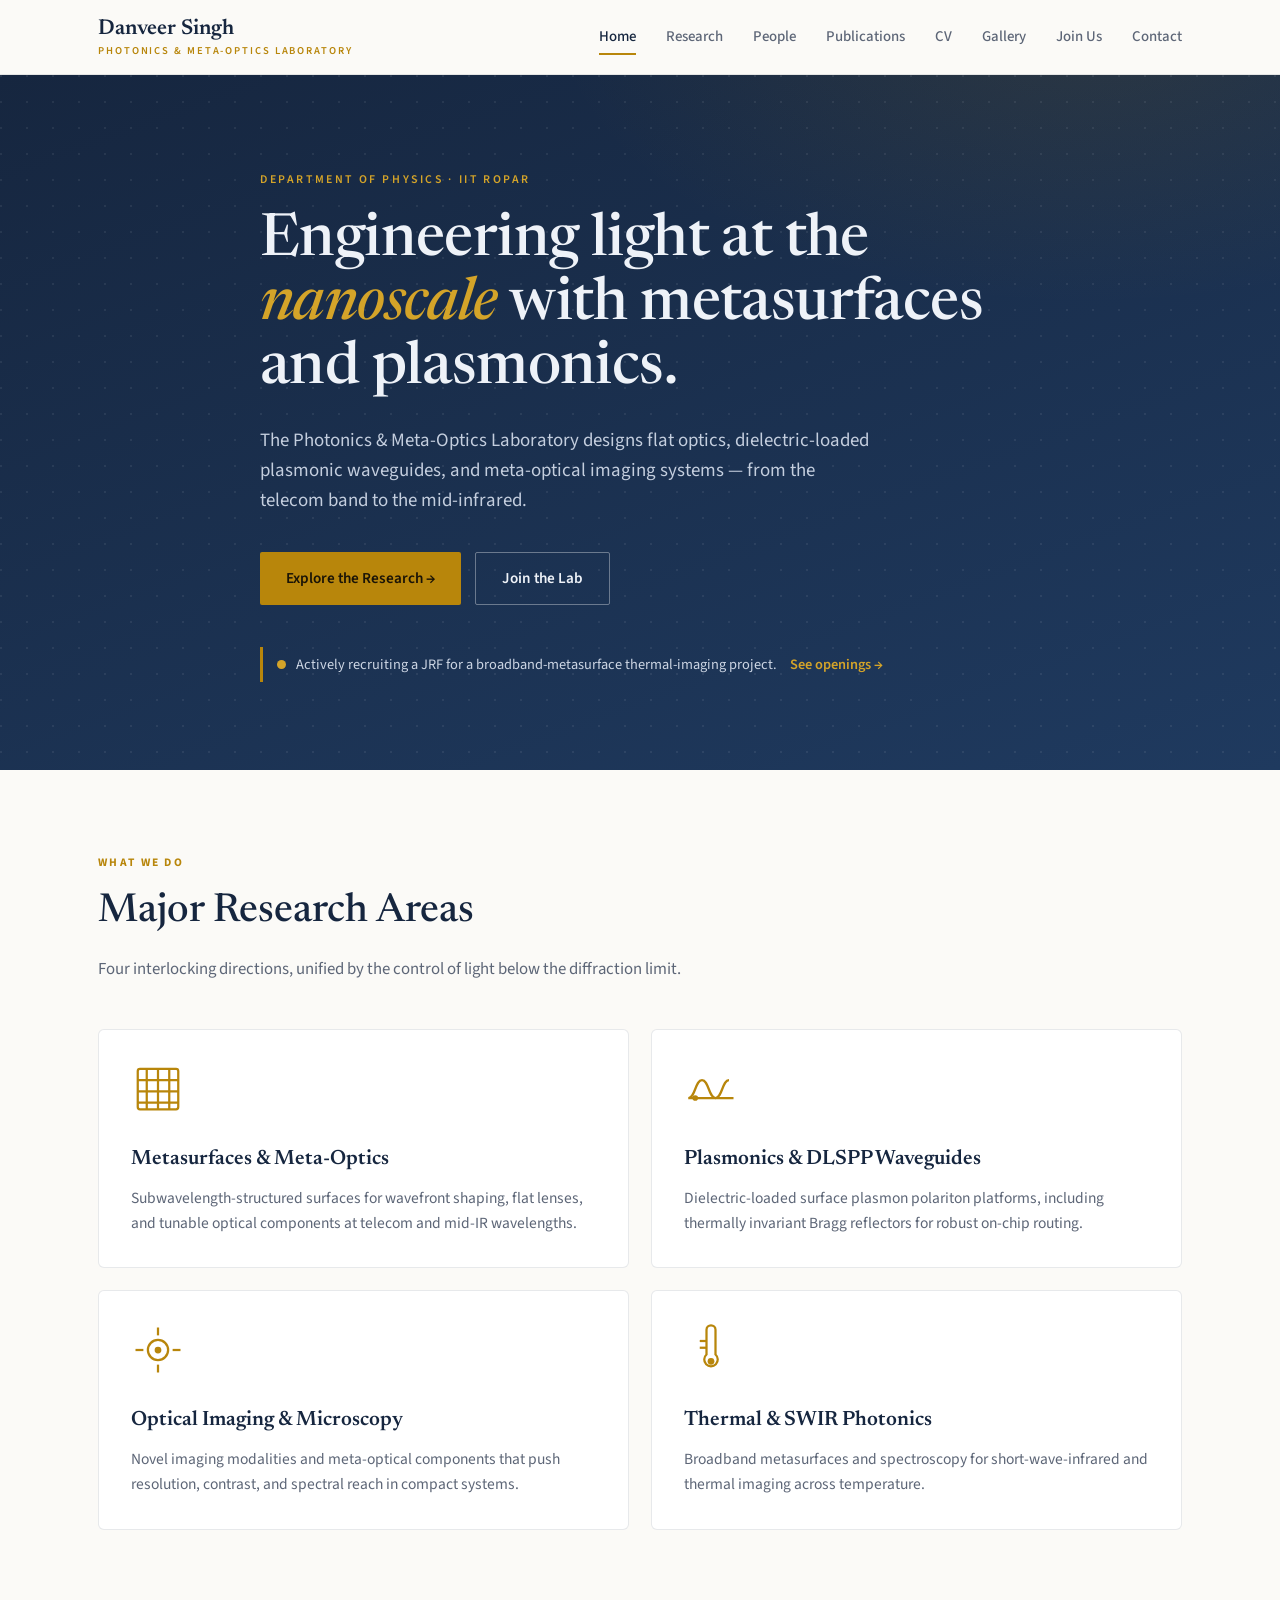
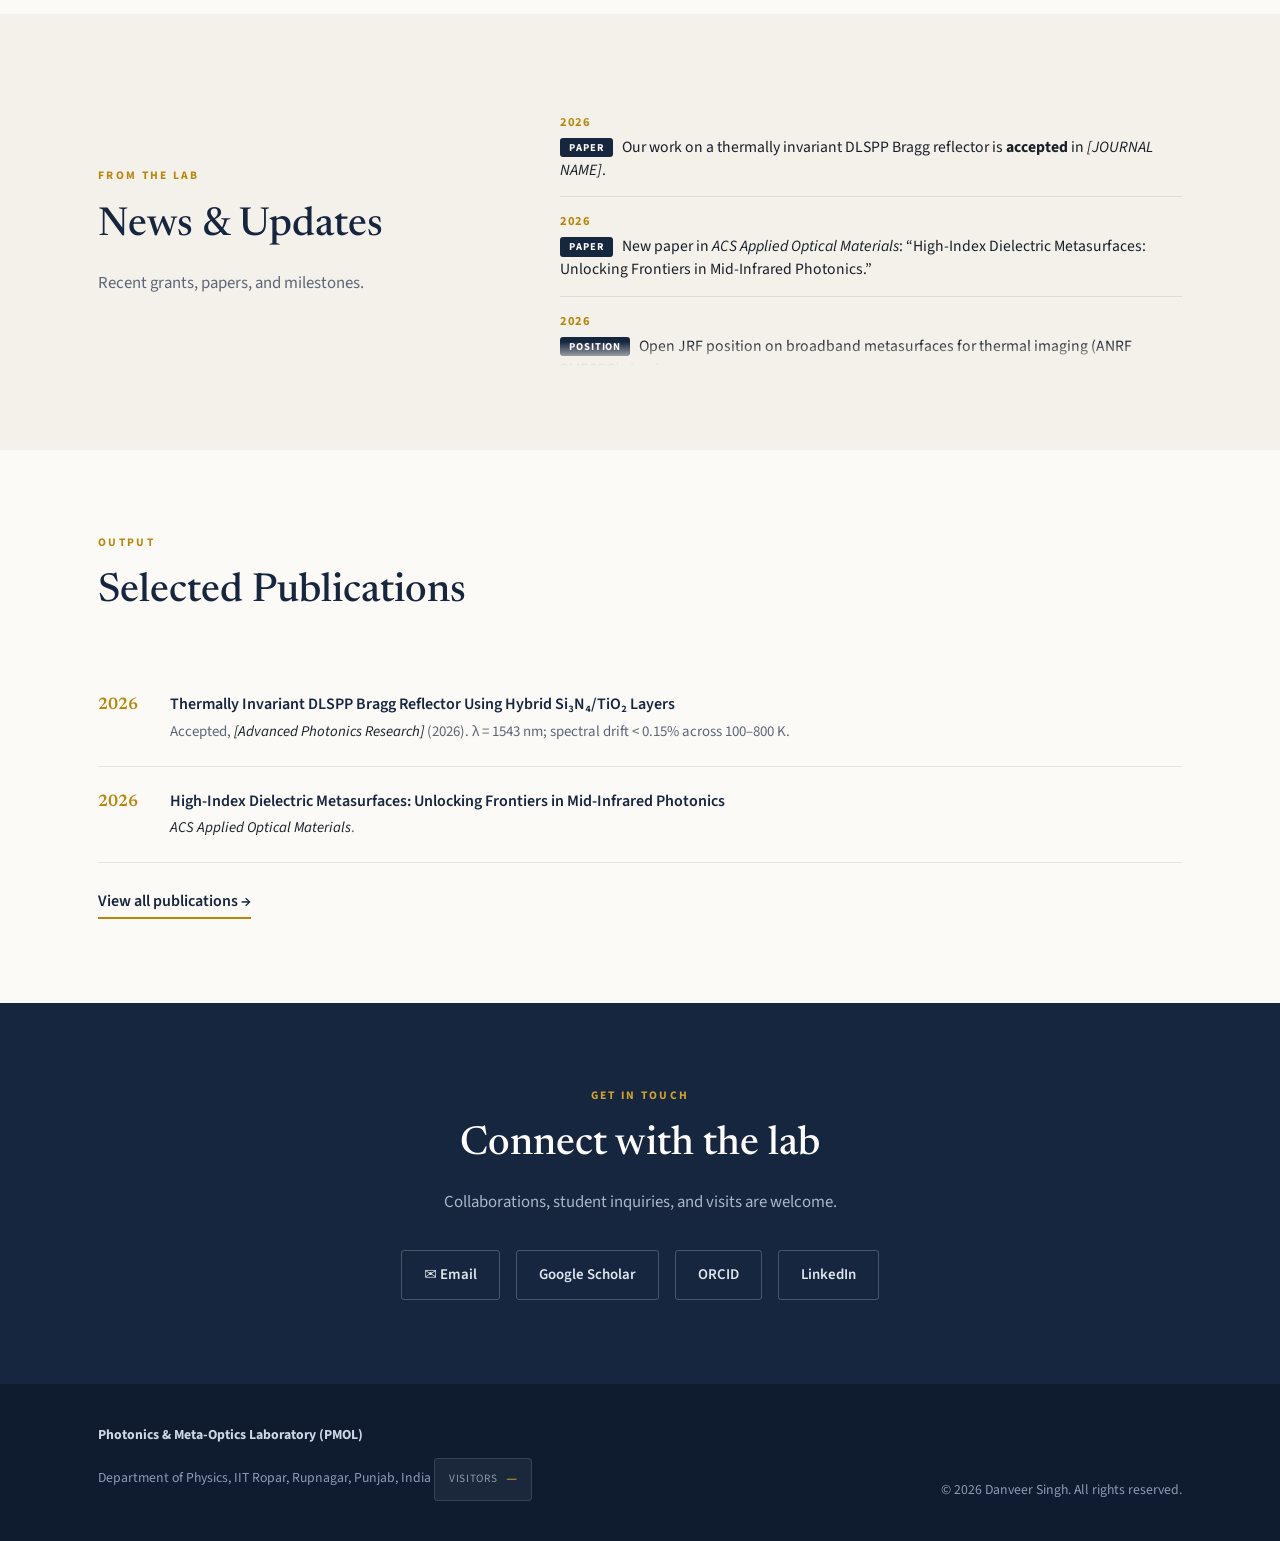
==== index.html @ f44cfb2c "Update index.html" ====
<!DOCTYPE html>
<html lang="en">
<head>
<meta charset="UTF-8">
<meta name="viewport" content="width=device-width, initial-scale=1.0">
<title>Photonics &amp; Meta-Optics Laboratory (PMOL) — Danveer Singh, IIT Ropar</title>
<meta name="description" content="Photonics & Meta-Optics Laboratory (PMOL), Department of Physics, IIT Ropar. Research in metasurfaces, plasmonics, dielectric-loaded plasmonic waveguides, and optical imaging.">
<link rel="preconnect" href="https://fonts.googleapis.com">
<link rel="preconnect" href="https://fonts.gstatic.com" crossorigin>
<link href="https://fonts.googleapis.com/css2?family=Newsreader:ital,opsz,wght@0,6..72,400;0,6..72,500;0,6..72,600;1,6..72,400&family=Source+Sans+3:wght@400;500;600;700&display=swap" rel="stylesheet">
<style>
:root{
  --navy:#16263f;
  --navy-2:#1f3a5f;
  --gold:#b8860b;
  --gold-light:#d4a429;
  --ink:#1a1f29;
  --muted:#5d6677;
  --paper:#fbfaf7;
  --paper-2:#f3f1ea;
  --line:rgba(22,38,63,.10);
  --serif:'Newsreader',Georgia,serif;
  --sans:'Source Sans 3',system-ui,sans-serif;
}
*{box-sizing:border-box;margin:0;padding:0;}
html{scroll-behavior:smooth;}
body{font-family:var(--sans);color:var(--ink);background:var(--paper);line-height:1.6;-webkit-font-smoothing:antialiased;}
a{color:inherit;text-decoration:none;}
.wrap{max-width:1140px;margin:0 auto;padding:0 28px;}
em{font-style:italic;}

/* ===== NAV (inline — always visible, no extra files) ===== */
header.nav{position:sticky;top:0;z-index:50;background:rgba(251,250,247,.92);
  backdrop-filter:blur(10px);border-bottom:1px solid var(--line);}
.nav-inner{display:flex;align-items:center;justify-content:space-between;height:74px;}
.brand{line-height:1.1;}
.brand .name{font-family:var(--serif);font-size:1.35rem;font-weight:600;color:var(--navy);}
.brand .lab{font-size:.66rem;letter-spacing:.18em;text-transform:uppercase;color:var(--gold);font-weight:600;margin-top:3px;}
nav.links{display:flex;gap:30px;}
nav.links a{font-size:.93rem;font-weight:500;color:var(--muted);position:relative;padding:4px 0;transition:color .2s;}
nav.links a:hover,nav.links a.active{color:var(--navy);}
nav.links a::after{content:"";position:absolute;left:0;bottom:-2px;width:0;height:2px;background:var(--gold);transition:width .25s;}
nav.links a:hover::after,nav.links a.active::after{width:100%;}
.menu-btn{display:none;background:none;border:0;font-size:1.5rem;color:var(--navy);cursor:pointer;}

/* ===== HERO ===== */
.hero{position:relative;background:
   radial-gradient(900px 500px at 85% -10%,rgba(184,134,11,.12),transparent 60%),
   linear-gradient(160deg,var(--navy) 0%,var(--navy-2) 100%);
  color:#eef2f8;overflow:hidden;}
.hero::before{content:"";position:absolute;inset:0;opacity:.07;
  background-image:radial-gradient(circle at 1px 1px,#fff 1px,transparent 0);background-size:26px 26px;}
.hero-inner{position:relative;padding:96px 0 88px;max-width:760px;}
.eyebrow{font-size:.74rem;letter-spacing:.22em;text-transform:uppercase;color:var(--gold-light);font-weight:600;margin-bottom:20px;}
.hero h1{font-family:var(--serif);font-weight:500;font-size:clamp(2.4rem,5vw,3.7rem);line-height:1.08;letter-spacing:-.01em;}
.hero h1 .accent{color:var(--gold-light);font-style:italic;}
.hero .lead{font-size:1.18rem;color:#c4cede;margin-top:24px;max-width:620px;}
.cta-row{display:flex;gap:14px;margin-top:36px;flex-wrap:wrap;}
.btn{display:inline-flex;align-items:center;gap:8px;padding:13px 26px;border-radius:2px;font-weight:600;font-size:.95rem;transition:transform .15s,background .2s,color .2s;}
.btn-primary{background:var(--gold);color:#1a1407;}
.btn-primary:hover{background:var(--gold-light);transform:translateY(-2px);}
.btn-ghost{border:1px solid rgba(255,255,255,.35);color:#eef2f8;}
.btn-ghost:hover{border-color:var(--gold-light);color:var(--gold-light);}
.recruit{margin-top:42px;display:inline-flex;align-items:center;gap:10px;font-size:.9rem;color:#cdd6e4;
  border-left:3px solid var(--gold);padding:6px 0 6px 14px;}
.recruit a{color:var(--gold-light);font-weight:600;}
.recruit .dot{width:9px;height:9px;border-radius:50%;background:var(--gold-light);box-shadow:0 0 0 0 rgba(212,164,41,.6);animation:pulse 2s infinite;}
@keyframes pulse{0%{box-shadow:0 0 0 0 rgba(212,164,41,.55);}70%{box-shadow:0 0 0 9px rgba(212,164,41,0);}100%{box-shadow:0 0 0 0 rgba(212,164,41,0);}}

/* ===== SECTION SHARED ===== */
section{padding:84px 0;}
.sec-head{margin-bottom:46px;}
.sec-eyebrow{font-size:.72rem;letter-spacing:.2em;text-transform:uppercase;color:var(--gold);font-weight:700;}
.sec-title{font-family:var(--serif);font-size:clamp(1.8rem,3.5vw,2.5rem);font-weight:500;color:var(--navy);margin-top:8px;}
.sec-sub{color:var(--muted);max-width:640px;margin-top:12px;font-size:1.05rem;}

/* ===== RESEARCH CARDS ===== */
.cards{display:grid;grid-template-columns:repeat(2,1fr);gap:22px;}
.card{background:#fff;border:1px solid var(--line);border-radius:6px;padding:32px;transition:transform .2s,box-shadow .2s;}
.card:hover{transform:translateY(-4px);box-shadow:0 16px 40px rgba(22,38,63,.10);}
.card .ic{width:54px;height:54px;color:var(--gold);margin-bottom:18px;}
.card h3{font-family:var(--serif);font-size:1.3rem;font-weight:600;color:var(--navy);}
.card p{color:var(--muted);margin-top:10px;font-size:.97rem;}

/* ===== NEWS TICKER ===== */
.news-section{background:var(--paper-2);}
.news-grid{display:grid;grid-template-columns:.8fr 1.2fr;gap:48px;align-items:center;}
.pmol-news{height:268px;overflow:hidden;position:relative;
  -webkit-mask-image:linear-gradient(180deg,transparent,#000 9%,#000 91%,transparent);
  mask-image:linear-gradient(180deg,transparent,#000 9%,#000 91%,transparent);}
.pmol-news-track{display:flex;flex-direction:column;animation:pmol-scroll 20s linear infinite;}
.pmol-news:hover .pmol-news-track{animation-play-state:paused;}
.pmol-news-item{padding:15px 0;border-bottom:1px solid var(--line);}
.pmol-news-date{font-size:.78rem;color:var(--gold);font-weight:700;letter-spacing:.04em;}
.pmol-news-text{font-size:.98rem;line-height:1.45;margin-top:3px;color:var(--ink);}
.pmol-news-tag{display:inline-block;background:var(--navy);color:#fff;font-size:.66rem;font-weight:700;
  padding:2px 9px;border-radius:3px;margin-right:9px;text-transform:uppercase;letter-spacing:.08em;vertical-align:1px;}
@keyframes pmol-scroll{0%{transform:translateY(0);}100%{transform:translateY(-50%);}}

/* ===== PUBLICATIONS TEASER ===== */
.pub{display:flex;gap:18px;padding:22px 0;border-bottom:1px solid var(--line);}
.pub .yr{font-family:var(--serif);font-size:1.05rem;color:var(--gold);font-weight:600;min-width:54px;}
.pub .body{flex:1;}
.pub .t{font-weight:600;color:var(--navy);}
.pub .v{color:var(--muted);font-size:.93rem;margin-top:2px;}
.pub .v em{color:var(--ink);}
.more-link{display:inline-block;margin-top:26px;font-weight:600;color:var(--navy);border-bottom:2px solid var(--gold);padding-bottom:2px;}

/* ===== CONNECT ===== */
.connect{background:var(--navy);color:#dfe6f0;text-align:center;}
.connect .sec-title{color:#fff;}
.connect .sec-sub{color:#aab6c8;margin:12px auto 0;}
.social{display:flex;justify-content:center;gap:16px;margin-top:34px;flex-wrap:wrap;}
.social a{display:inline-flex;align-items:center;gap:9px;padding:12px 22px;border:1px solid rgba(255,255,255,.22);
  border-radius:3px;font-weight:600;font-size:.93rem;transition:border-color .2s,color .2s,background .2s;}
.social a:hover{border-color:var(--gold-light);color:var(--gold-light);}

/* ===== FOOTER + VISITOR COUNTER ===== */
footer{background:#0f1c30;color:#8d9bb1;font-size:.86rem;padding:40px 0;}
.foot-inner{display:flex;justify-content:space-between;flex-wrap:wrap;gap:14px;align-items:flex-end;}
footer strong{color:#cdd7e6;}
.visitor{display:inline-flex;align-items:center;gap:9px;margin-top:12px;
  background:rgba(255,255,255,.05);border:1px solid rgba(255,255,255,.12);
  padding:7px 14px;border-radius:4px;font-size:.82rem;}
.visitor .vc-label{letter-spacing:.06em;text-transform:uppercase;font-size:.7rem;color:#8d9bb1;}
.visitor .vc-count{font-family:var(--serif);font-size:1.05rem;font-weight:600;color:var(--gold-light);}

@media(max-width:860px){
  nav.links{display:none;}
  .menu-btn{display:block;}
  .cards{grid-template-columns:1fr;}
  .news-grid{grid-template-columns:1fr;gap:28px;}
  section{padding:60px 0;}
}
</style>
</head>
<body>

<!-- ===== NAV (inline) ===== -->
<header class="nav">
  <div class="wrap nav-inner">
    <a class="brand" href="index.html">
      <div class="name">Danveer Singh</div>
      <div class="lab">Photonics &amp; Meta-Optics Laboratory</div>
    </a>
    <nav class="links">
      <a href="index.html" class="active">Home</a>
      <a href="research.html">Research</a>
      <a href="people.html">People</a>
      <a href="publications.html">Publications</a>
      <a href="cv.html">CV</a>
      <a href="gallery.html">Gallery</a>
      <a href="join.html">Join Us</a>
      <a href="contact.html">Contact</a>
    </nav>
    <button class="menu-btn" aria-label="Menu">&#9776;</button>
  </div>
</header>

<!-- ===== HERO ===== -->
<section class="hero" style="padding:0;">
  <div class="wrap hero-inner">
    <div class="eyebrow">Department of Physics &middot; IIT Ropar</div>
    <h1>Engineering light at the <span class="accent">nanoscale</span> with metasurfaces and plasmonics.</h1>
    <p class="lead">The Photonics &amp; Meta-Optics Laboratory designs flat optics, dielectric-loaded plasmonic waveguides, and meta-optical imaging systems — from the telecom band to the mid-infrared.</p>
    <div class="cta-row">
      <a class="btn btn-primary" href="research.html">Explore the Research &rarr;</a>
      <a class="btn btn-ghost" href="join.html">Join the Lab</a>
    </div>
    <div class="recruit">
      <span class="dot"></span>
      Actively recruiting a JRF for a broadband-metasurface thermal-imaging project.&nbsp;<a href="join.html">See openings &rarr;</a>
    </div>
  </div>
</section>

<!-- ===== RESEARCH AREAS ===== -->
<section>
  <div class="wrap">
    <div class="sec-head">
      <div class="sec-eyebrow">What we do</div>
      <h2 class="sec-title">Major Research Areas</h2>
      <p class="sec-sub">Four interlocking directions, unified by the control of light below the diffraction limit.</p>
    </div>
    <div class="cards">
      <div class="card">
        <svg class="ic" viewBox="0 0 48 48" fill="none" stroke="currentColor" stroke-width="2"><rect x="6" y="6" width="36" height="36" rx="2"/><line x1="14" y1="6" x2="14" y2="42"/><line x1="24" y1="6" x2="24" y2="42"/><line x1="34" y1="6" x2="34" y2="42"/><line x1="6" y1="16" x2="42" y2="16"/><line x1="6" y1="26" x2="42" y2="26"/><line x1="6" y1="36" x2="42" y2="36"/></svg>
        <h3>Metasurfaces &amp; Meta-Optics</h3>
        <p>Subwavelength-structured surfaces for wavefront shaping, flat lenses, and tunable optical components at telecom and mid-IR wavelengths.</p>
      </div>
      <div class="card">
        <svg class="ic" viewBox="0 0 48 48" fill="none" stroke="currentColor" stroke-width="2"><path d="M4 32h40"/><path d="M4 32c6 0 6-16 12-16s6 16 12 16 6-16 12-16"/><circle cx="10" cy="32" r="2.5" fill="currentColor" stroke="none"/></svg>
        <h3>Plasmonics &amp; DLSPP Waveguides</h3>
        <p>Dielectric-loaded surface plasmon polariton platforms, including thermally invariant Bragg reflectors for robust on-chip routing.</p>
      </div>
      <div class="card">
        <svg class="ic" viewBox="0 0 48 48" fill="none" stroke="currentColor" stroke-width="2"><circle cx="24" cy="24" r="9"/><circle cx="24" cy="24" r="3" fill="currentColor" stroke="none"/><line x1="24" y1="4" x2="24" y2="11"/><line x1="24" y1="37" x2="24" y2="44"/><line x1="4" y1="24" x2="11" y2="24"/><line x1="37" y1="24" x2="44" y2="24"/></svg>
        <h3>Optical Imaging &amp; Microscopy</h3>
        <p>Novel imaging modalities and meta-optical components that push resolution, contrast, and spectral reach in compact systems.</p>
      </div>
      <div class="card">
        <svg class="ic" viewBox="0 0 48 48" fill="none" stroke="currentColor" stroke-width="2"><path d="M20 6v22a6 6 0 1 0 8 0V6a4 4 0 0 0-8 0z"/><line x1="20" y1="16" x2="14" y2="16"/><line x1="20" y1="22" x2="14" y2="22"/><circle cx="24" cy="34" r="3" fill="currentColor" stroke="none"/></svg>
        <h3>Thermal &amp; SWIR Photonics</h3>
        <p>Broadband metasurfaces and spectroscopy for short-wave-infrared and thermal imaging across temperature.</p>
      </div>
    </div>
  </div>
</section>

<!-- ===== NEWS & UPDATES ===== -->
<section class="news-section">
  <div class="wrap news-grid">
    <div class="sec-head" style="margin-bottom:0;">
      <div class="sec-eyebrow">From the lab</div>
      <h2 class="sec-title">News &amp; Updates</h2>
      <p class="sec-sub">Recent grants, papers, and milestones.</p>
    </div>

    <div class="pmol-news">
      <div class="pmol-news-track">

        <!-- PRIMARY COPY -->
        <div class="pmol-news-item">
          <div class="pmol-news-date">2026</div>
          <div class="pmol-news-text"><span class="pmol-news-tag">Paper</span>Our work on a thermally invariant DLSPP Bragg reflector is <strong>accepted</strong> in <em>[JOURNAL NAME]</em>.</div>
        </div>
        <div class="pmol-news-item">
          <div class="pmol-news-date">2026</div>
          <div class="pmol-news-text"><span class="pmol-news-tag">Paper</span>New paper in <em>ACS Applied Optical Materials</em>: &ldquo;High-Index Dielectric Metasurfaces: Unlocking Frontiers in Mid-Infrared Photonics.&rdquo;</div>
        </div>
        <div class="pmol-news-item">
          <div class="pmol-news-date">2026</div>
          <div class="pmol-news-text"><span class="pmol-news-tag">Position</span>Open JRF position on broadband metasurfaces for thermal imaging (ANRF PMECRG). <a href="join.html" style="color:var(--gold);font-weight:600;">Apply &rarr;</a></div>
        </div>
        <div class="pmol-news-item">
          <div class="pmol-news-date">2025</div>
          <div class="pmol-news-text"><span class="pmol-news-tag">Grant</span>Awarded the <strong>ANRF-PAIR (Consortium) Grant, 2025</strong> for collaborative research in advanced photonics.</div>
        </div>

        <!-- CLONE — keep identical to the primary copy for the seamless loop -->
        <div class="pmol-news-item" aria-hidden="true">
          <div class="pmol-news-date">2026</div>
          <div class="pmol-news-text"><span class="pmol-news-tag">Paper</span>Our work on a thermally invariant DLSPP Bragg reflector is <strong>accepted</strong> in <em>[JOURNAL NAME]</em>.</div>
        </div>
        <div class="pmol-news-item" aria-hidden="true">
          <div class="pmol-news-date">2026</div>
          <div class="pmol-news-text"><span class="pmol-news-tag">Paper</span>New paper in <em>ACS Applied Optical Materials</em>: &ldquo;High-Index Dielectric Metasurfaces: Unlocking Frontiers in Mid-Infrared Photonics.&rdquo;</div>
        </div>
        <div class="pmol-news-item" aria-hidden="true">
          <div class="pmol-news-date">2026</div>
          <div class="pmol-news-text"><span class="pmol-news-tag">Position</span>Open JRF position on broadband metasurfaces for thermal imaging (ANRF PMECRG). <a href="join.html" style="color:var(--gold);font-weight:600;">Apply &rarr;</a></div>
        </div>
        <div class="pmol-news-item" aria-hidden="true">
          <div class="pmol-news-date">2025</div>
          <div class="pmol-news-text"><span class="pmol-news-tag">Grant</span>Awarded the <strong>ANRF-PAIR (Consortium) Grant, 2025</strong> for collaborative research in advanced photonics.</div>
        </div>

      </div>
    </div>
  </div>
</section>

<!-- ===== SELECTED PUBLICATIONS ===== -->
<section>
  <div class="wrap">
    <div class="sec-head">
      <div class="sec-eyebrow">Output</div>
      <h2 class="sec-title">Selected Publications</h2>
    </div>
    <div class="pub">
      <div class="yr">2026</div>
      <div class="body">
        <div class="t">Thermally Invariant DLSPP Bragg Reflector Using Hybrid Si&#8323;N&#8324;/TiO&#8322; Layers</div>
        <div class="v">Accepted, <em>[Advanced Photonics Research]</em> (2026). &lambda; = 1543&nbsp;nm; spectral drift &lt; 0.15% across 100&ndash;800&nbsp;K.</div>
      </div>
    </div>
    <div class="pub">
      <div class="yr">2026</div>
      <div class="body">
        <div class="t">High-Index Dielectric Metasurfaces: Unlocking Frontiers in Mid-Infrared Photonics</div>
        <div class="v"><em>ACS Applied Optical Materials</em>.</div>
      </div>
    </div>
    <a class="more-link" href="publications.html">View all publications &rarr;</a>
  </div>
</section>

<!-- ===== CONNECT ===== -->
<section class="connect">
  <div class="wrap">
    <div class="sec-eyebrow" style="color:var(--gold-light);">Get in touch</div>
    <h2 class="sec-title">Connect with the lab</h2>
    <p class="sec-sub">Collaborations, student inquiries, and visits are welcome.</p>
    <div class="social">
      <a href="mailto:[EMAIL]">&#9993;&nbsp;Email</a>
      <a href="[SCHOLAR URL]" target="_blank" rel="noopener">Google Scholar</a>
      <a href="[ORCID URL]" target="_blank" rel="noopener">ORCID</a>
      <a href="[LINKEDIN URL]" target="linkedin.com/in/dr-danveer-singh-b5852313" rel="noopener">LinkedIn</a>
    </div>
  </div>
</section>

<!-- ===== FOOTER ===== -->
<footer>
  <div class="wrap foot-inner">
    <div>
      <strong>Photonics &amp; Meta-Optics Laboratory (PMOL)</strong><br>Department of Physics, IIT Ropar, Rupnagar, Punjab, India
      <div class="visitor">
        <span class="vc-label">Visitors</span>
        <span class="vc-count" id="visitorCount">&hellip;</span>
      </div>
    </div>
    <div>&copy; 2026 Danveer Singh. All rights reserved.</div>
  </div>
</footer>

<!-- ===== VISITOR COUNTER (CounterAPI v1 — counts each browser once) ===== -->
<script>
(function () {
  var NAMESPACE = "optometaresearchlab";   // your project namespace
  var COUNTER   = "pmol_unique";            // unique-visitor counter
  var FLAG      = "pmol_visited";           // local marker for "already counted"
  var el   = document.getElementById("visitorCount");
  var base = "https://api.counterapi.dev/v1/" + NAMESPACE + "/" + COUNTER;

  var seen = false;
  try { seen = localStorage.getItem(FLAG) === "1"; } catch (e) {}

  // New browser -> /up (increment). Returning browser -> read total only.
  var url = (seen ? base + "/?t=" : base + "/up?t=") + Date.now();

  fetch(url, { cache: "no-store" })
    .then(function (r) { return r.json(); })
    .then(function (d) {
      var n = (d && (d.count != null ? d.count : d.value));
      el.textContent = (n != null) ? Number(n).toLocaleString() : "—";
      if (!seen) { try { localStorage.setItem(FLAG, "1"); } catch (e) {} }
    })
    .catch(function () { el.textContent = "—"; });
})();
</script>
</body>
</html>
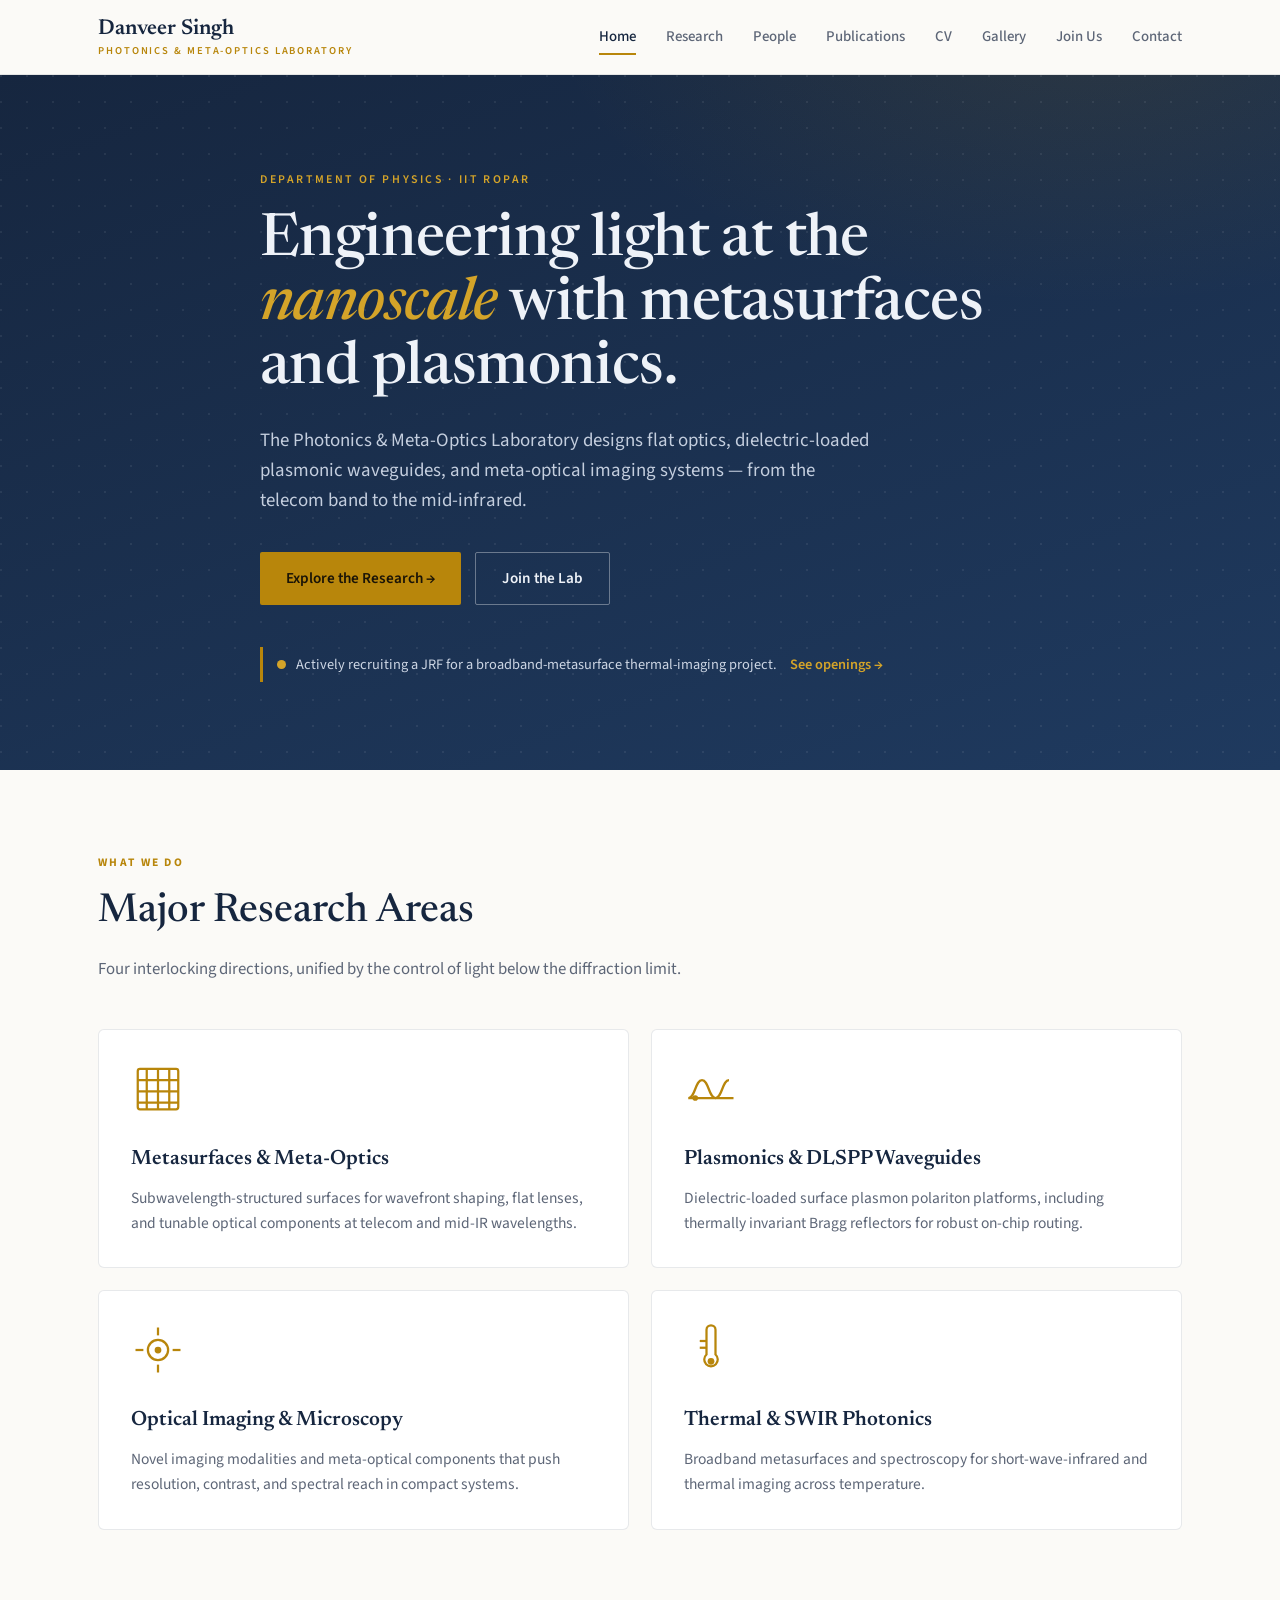
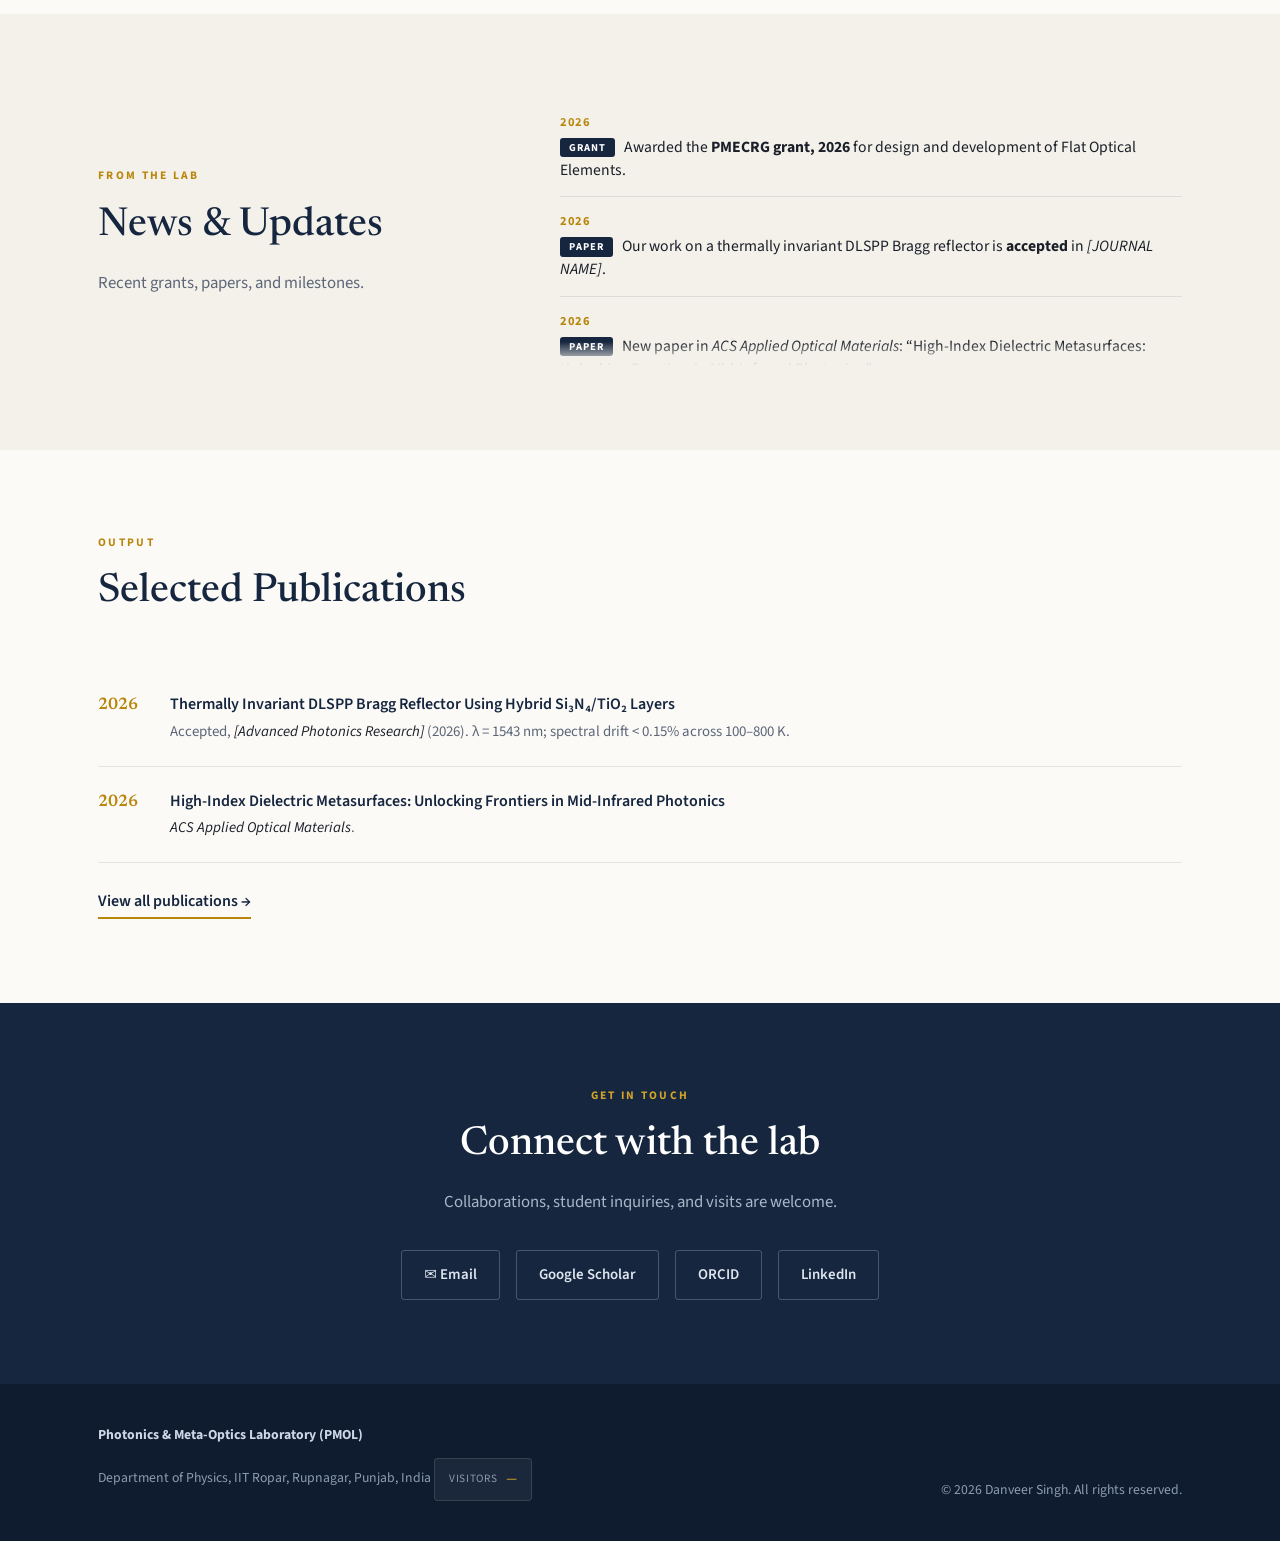
==== commit b9470a14: "Update index.html" ====
--- a/index.html
+++ b/index.html
@@ -222,6 +222,10 @@
         <!-- PRIMARY COPY -->
         <div class="pmol-news-item">
           <div class="pmol-news-date">2026</div>
+          <div class="pmol-news-text"><span class="pmol-news-tag">Grant</span>Awarded the  <strong>PMECRG grant, 2026</strong> for design and development of Flat Optical Elements.</div>
+        </div>
+        <div class="pmol-news-item">
+          <div class="pmol-news-date">2026</div>
           <div class="pmol-news-text"><span class="pmol-news-tag">Paper</span>Our work on a thermally invariant DLSPP Bragg reflector is <strong>accepted</strong> in <em>[JOURNAL NAME]</em>.</div>
         </div>
         <div class="pmol-news-item">
@@ -292,10 +296,10 @@
     <h2 class="sec-title">Connect with the lab</h2>
     <p class="sec-sub">Collaborations, student inquiries, and visits are welcome.</p>
     <div class="social">
-      <a href="mailto:[EMAIL]">&#9993;&nbsp;Email</a>
-      <a href="[SCHOLAR URL]" target="_blank" rel="noopener">Google Scholar</a>
-      <a href="[ORCID URL]" target="_blank" rel="noopener">ORCID</a>
-      <a href="[LINKEDIN URL]" target="linkedin.com/in/dr-danveer-singh-b5852313" rel="noopener">LinkedIn</a>
+      <a href="mailto:danveer.singh@iitrpr.ac.in">&#9993;&nbsp;Email</a>
+      <a href="https://scholar.google.com/citations?user=YOUR_SCHOLAR_ID" target="_blank" rel="noopener">Google Scholar</a>
+      <a href="https://orcid.org/0000-0001-6834-3446" target="_blank" rel="noopener">ORCID</a>
+      <a href="https://www.linkedin.com/in/dr-danveer-singh-b5852313" target="_blank" rel="noopener">LinkedIn</a>
     </div>
   </div>
 </section>
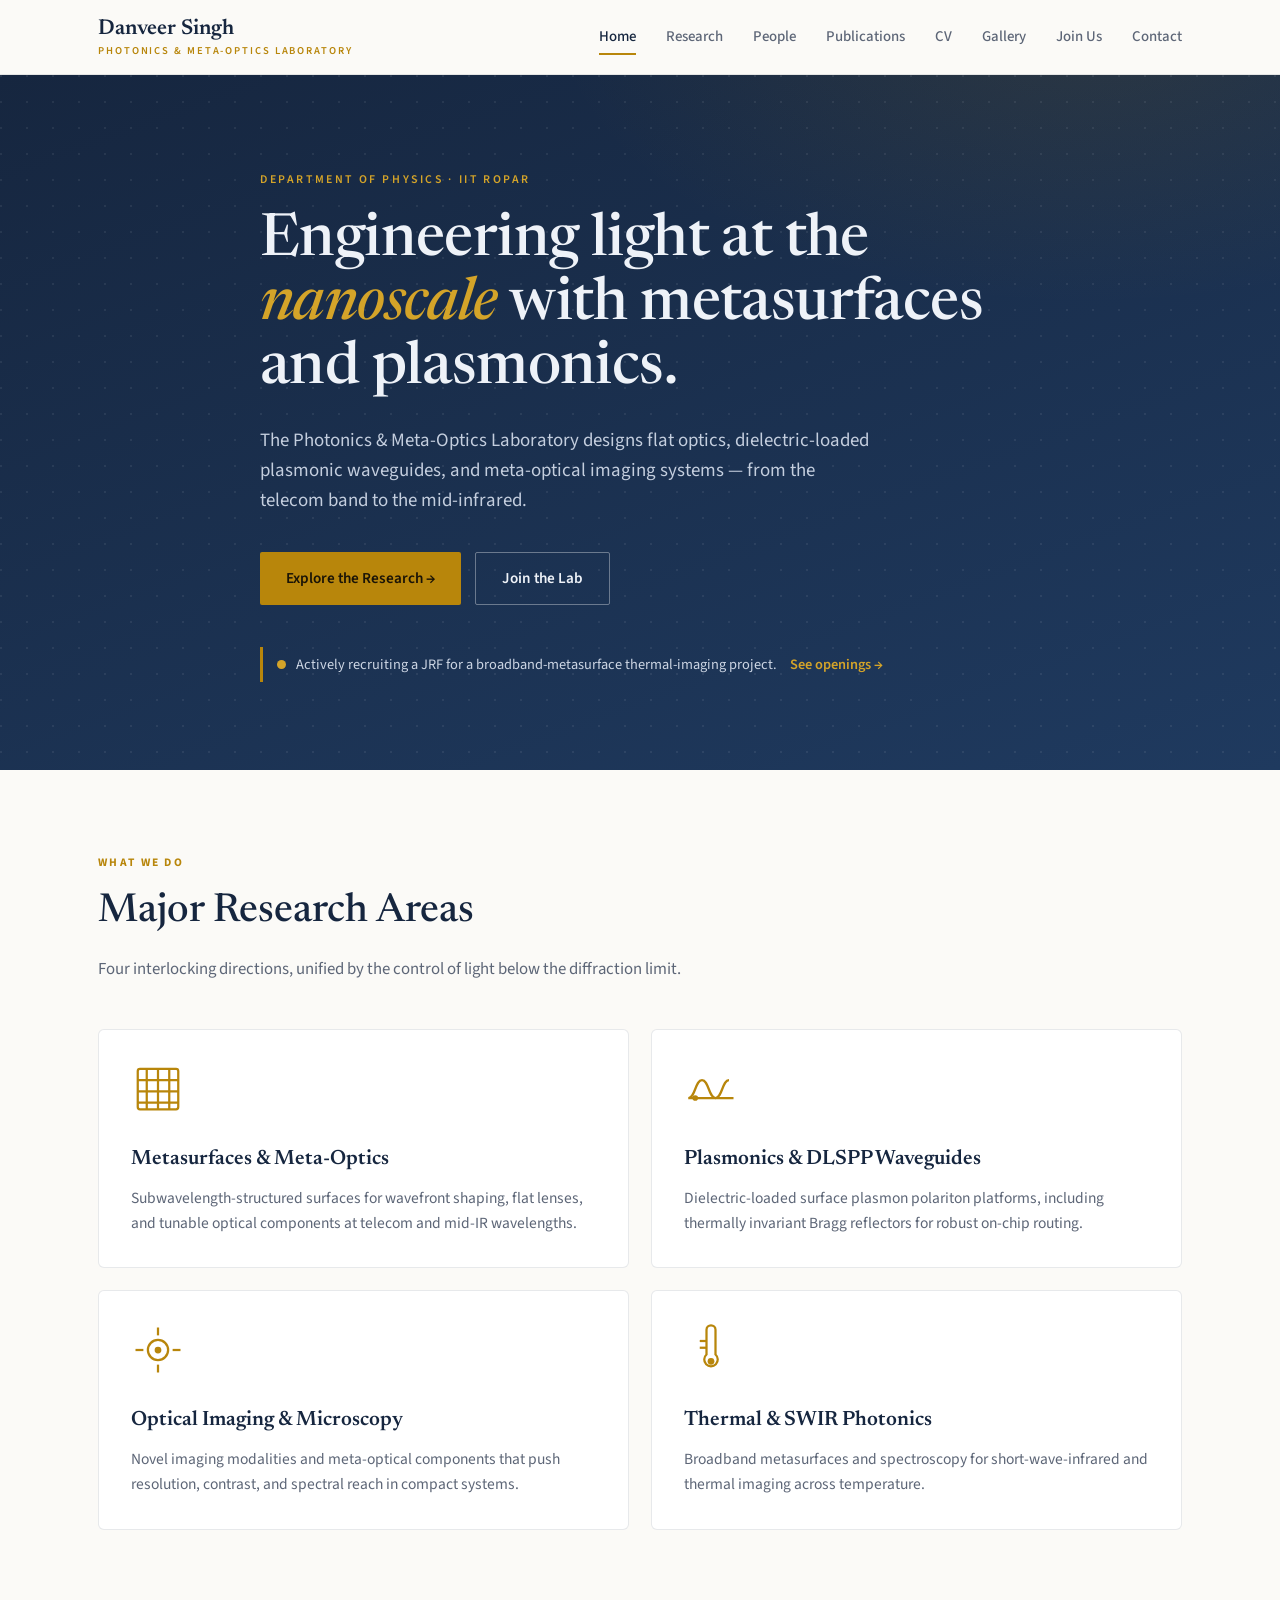
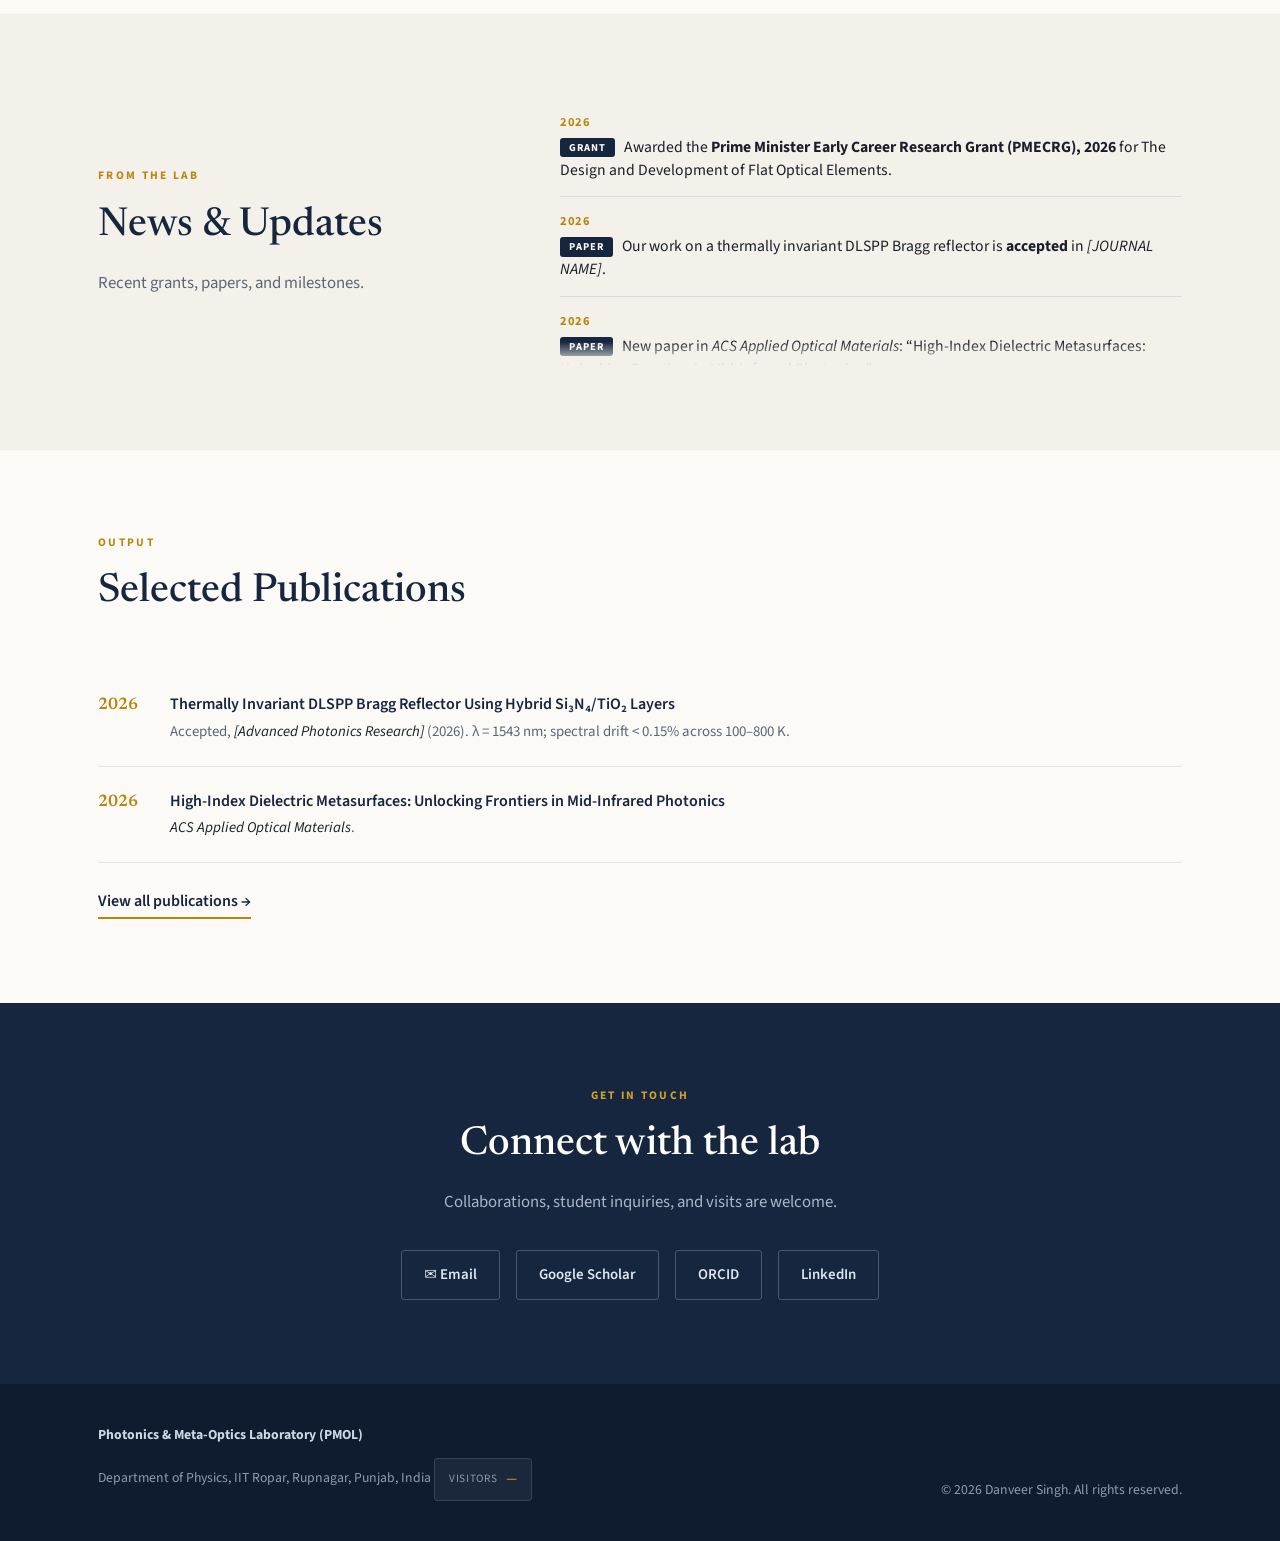
==== commit 27ef38ff: "Revise PMECRG grant text for improved clarity Updated grant description for clarity and detail." ====
--- a/index.html
+++ b/index.html
@@ -222,7 +222,7 @@
         <!-- PRIMARY COPY -->
         <div class="pmol-news-item">
           <div class="pmol-news-date">2026</div>
-          <div class="pmol-news-text"><span class="pmol-news-tag">Grant</span>Awarded the  <strong>PMECRG grant, 2026</strong> for design and development of Flat Optical Elements.</div>
+          <div class="pmol-news-text"><span class="pmol-news-tag">Grant</span>Awarded the  <strong> Prime Minister Early Career Research Grant (PMECRG), 2026</strong> for The Design and Development of Flat Optical Elements.</div>
         </div>
         <div class="pmol-news-item">
           <div class="pmol-news-date">2026</div>
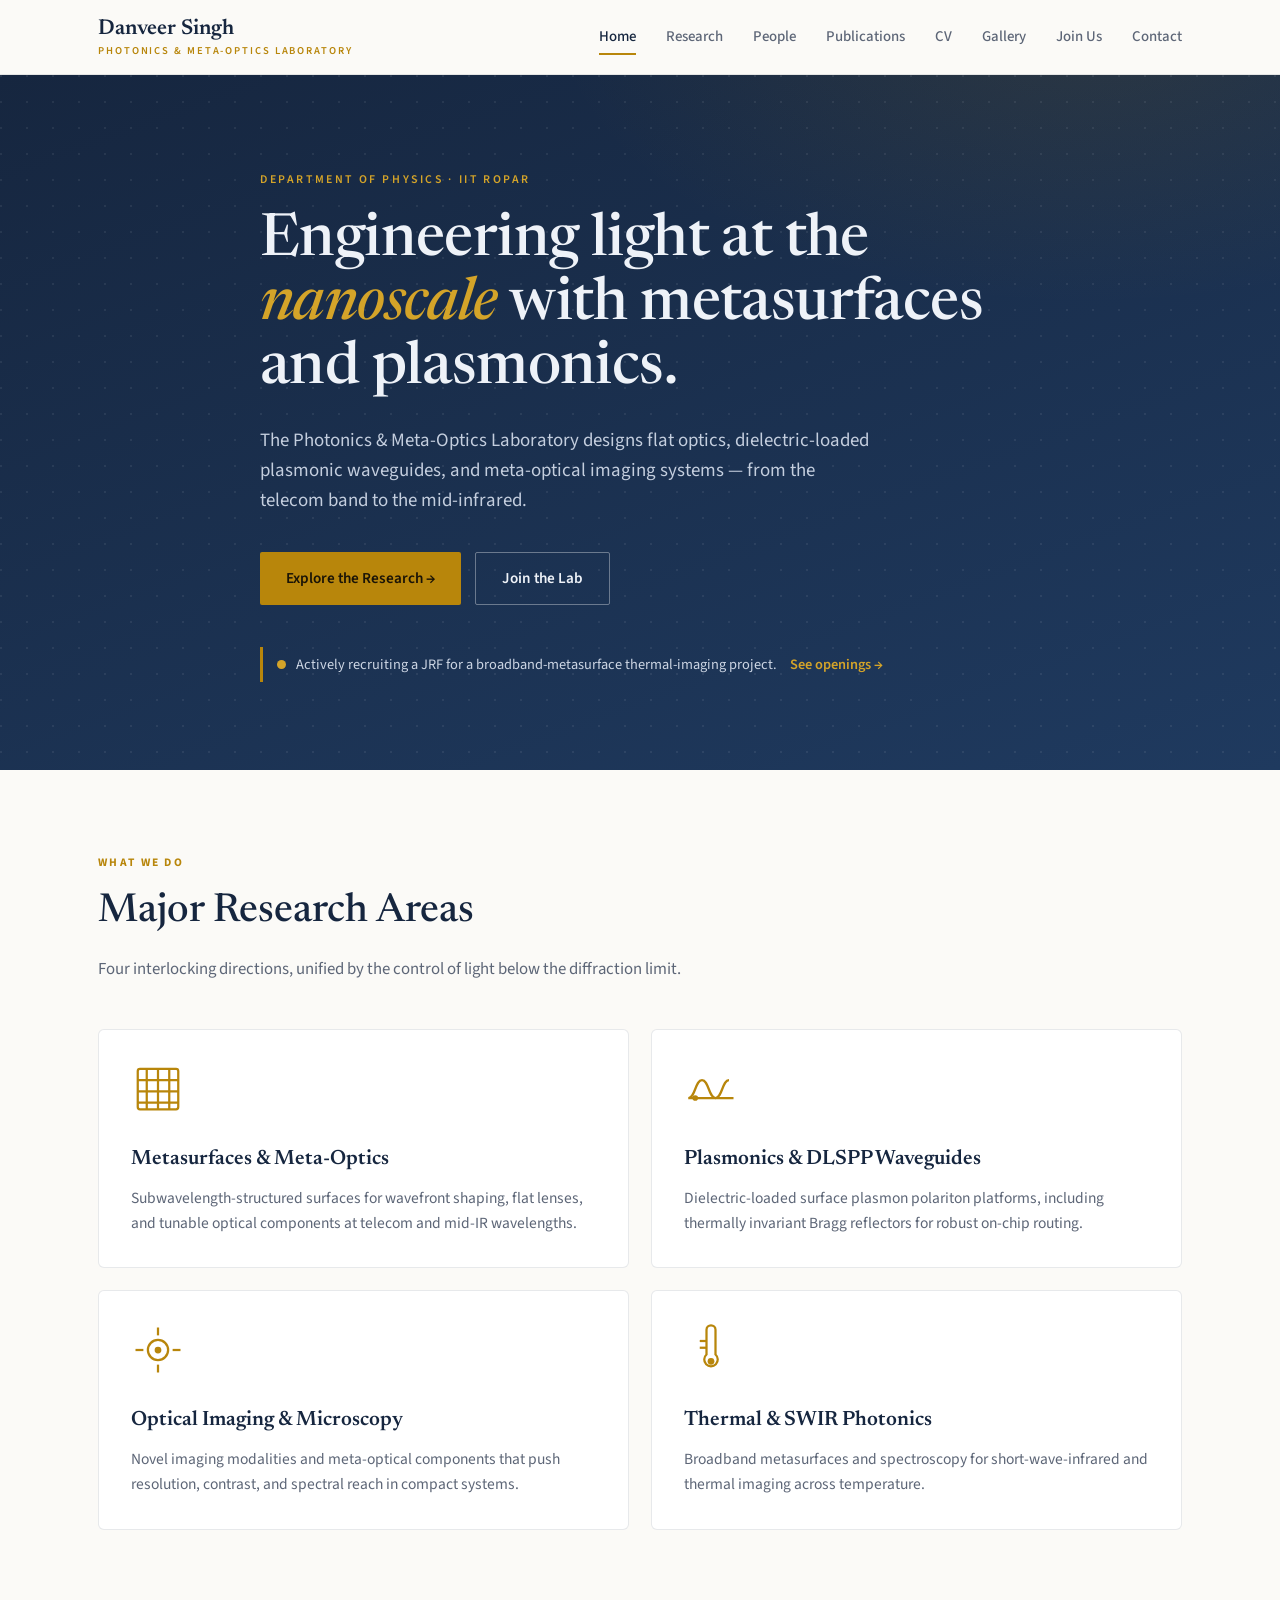
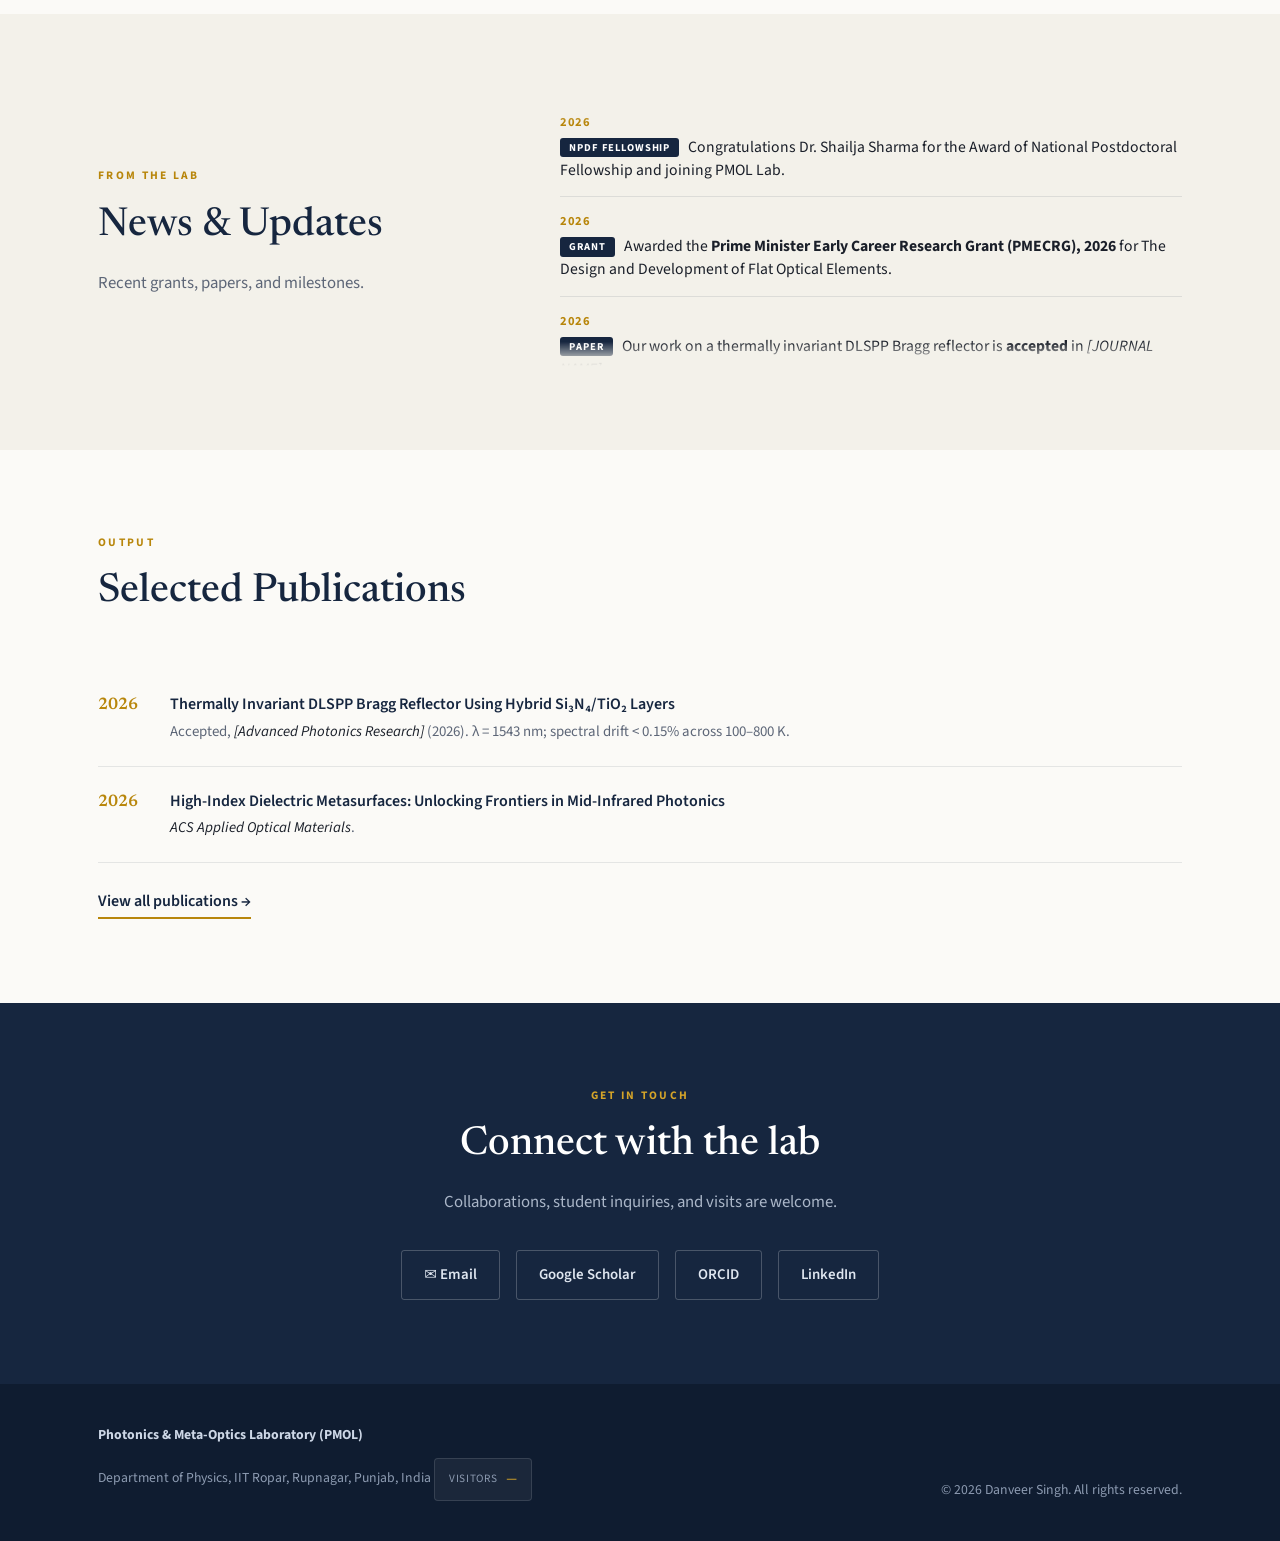
==== commit a577d970: "Add news item for Dr. Shailja Sharma's award" ====
--- a/index.html
+++ b/index.html
@@ -222,6 +222,10 @@
         <!-- PRIMARY COPY -->
         <div class="pmol-news-item">
           <div class="pmol-news-date">2026</div>
+          <div class="pmol-news-text"><span class="pmol-news-tag">NPDF Fellowship</span>Congratulations Dr. Shailja Sharma for the Award of National Postdoctoral Fellowship and joining PMOL Lab.</div>
+        </div>
+        <div class="pmol-news-item">
+          <div class="pmol-news-date">2026</div>
           <div class="pmol-news-text"><span class="pmol-news-tag">Grant</span>Awarded the  <strong> Prime Minister Early Career Research Grant (PMECRG), 2026</strong> for The Design and Development of Flat Optical Elements.</div>
         </div>
         <div class="pmol-news-item">
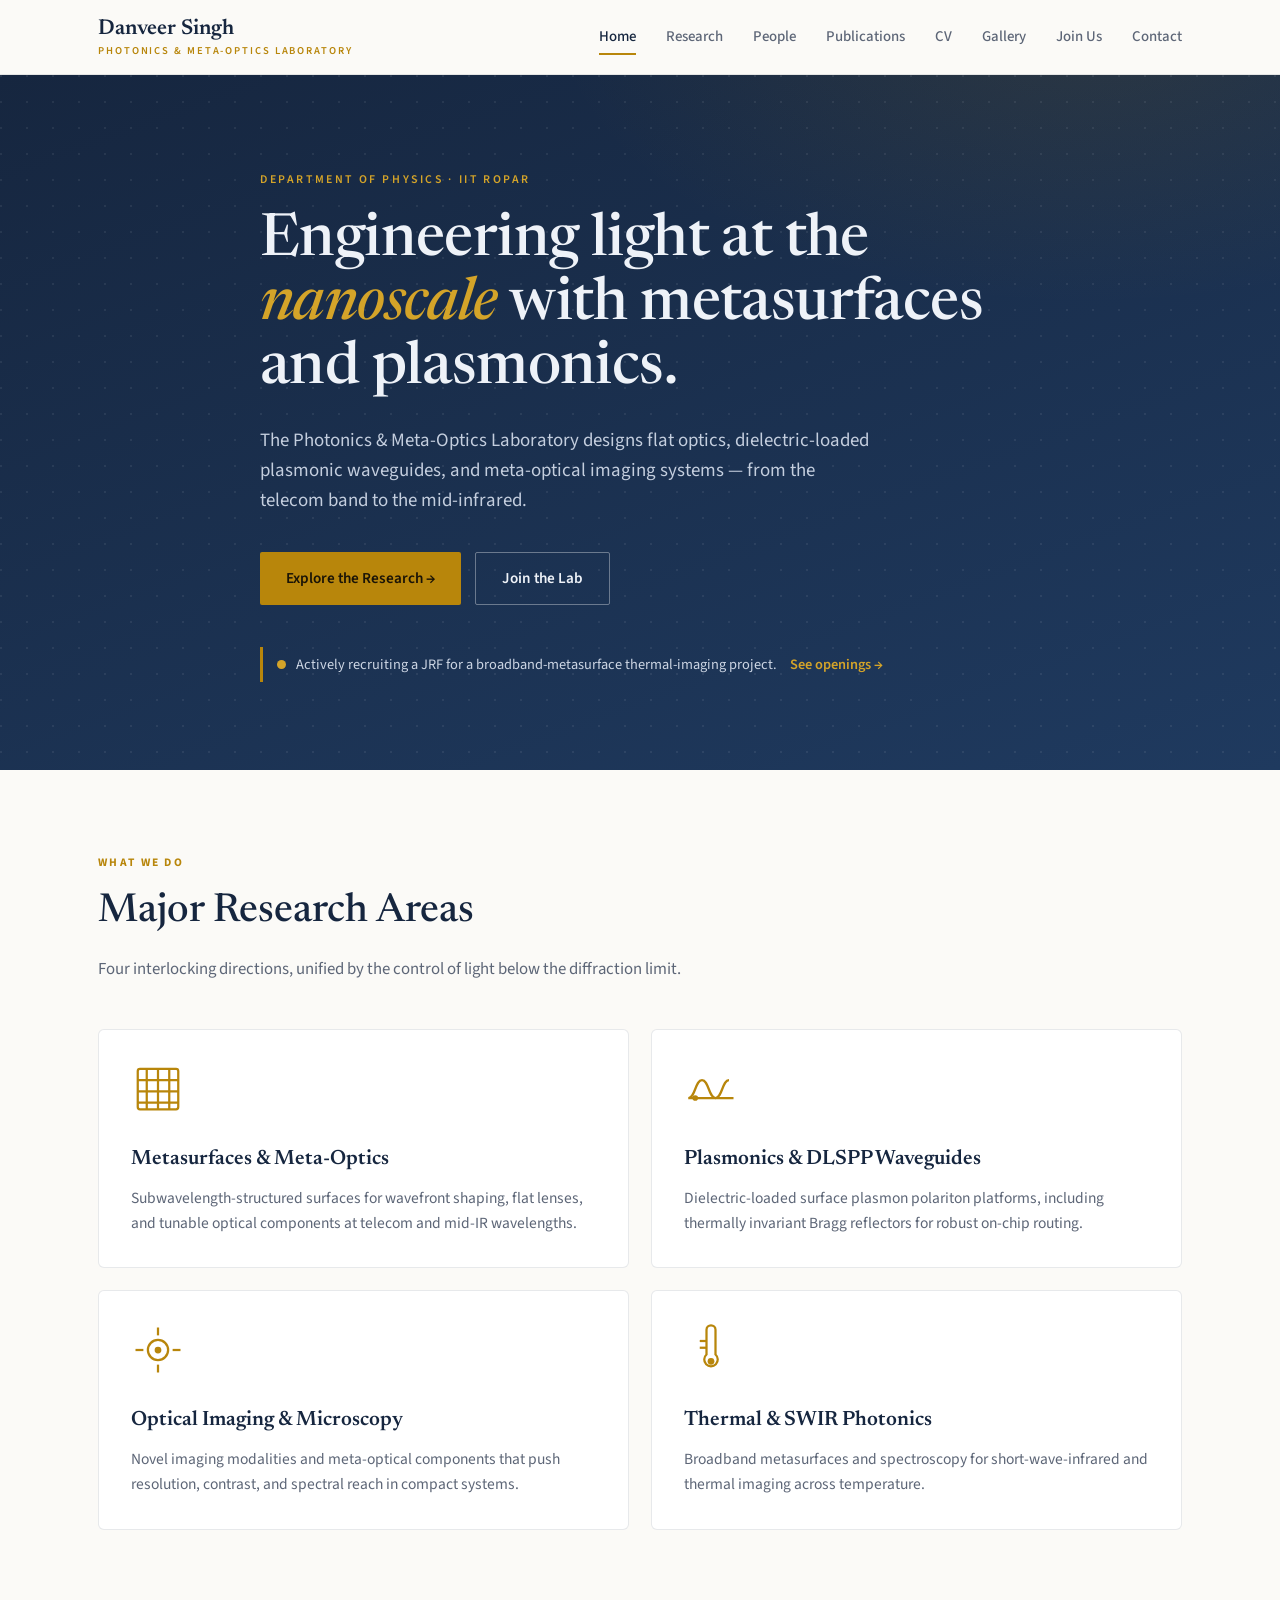
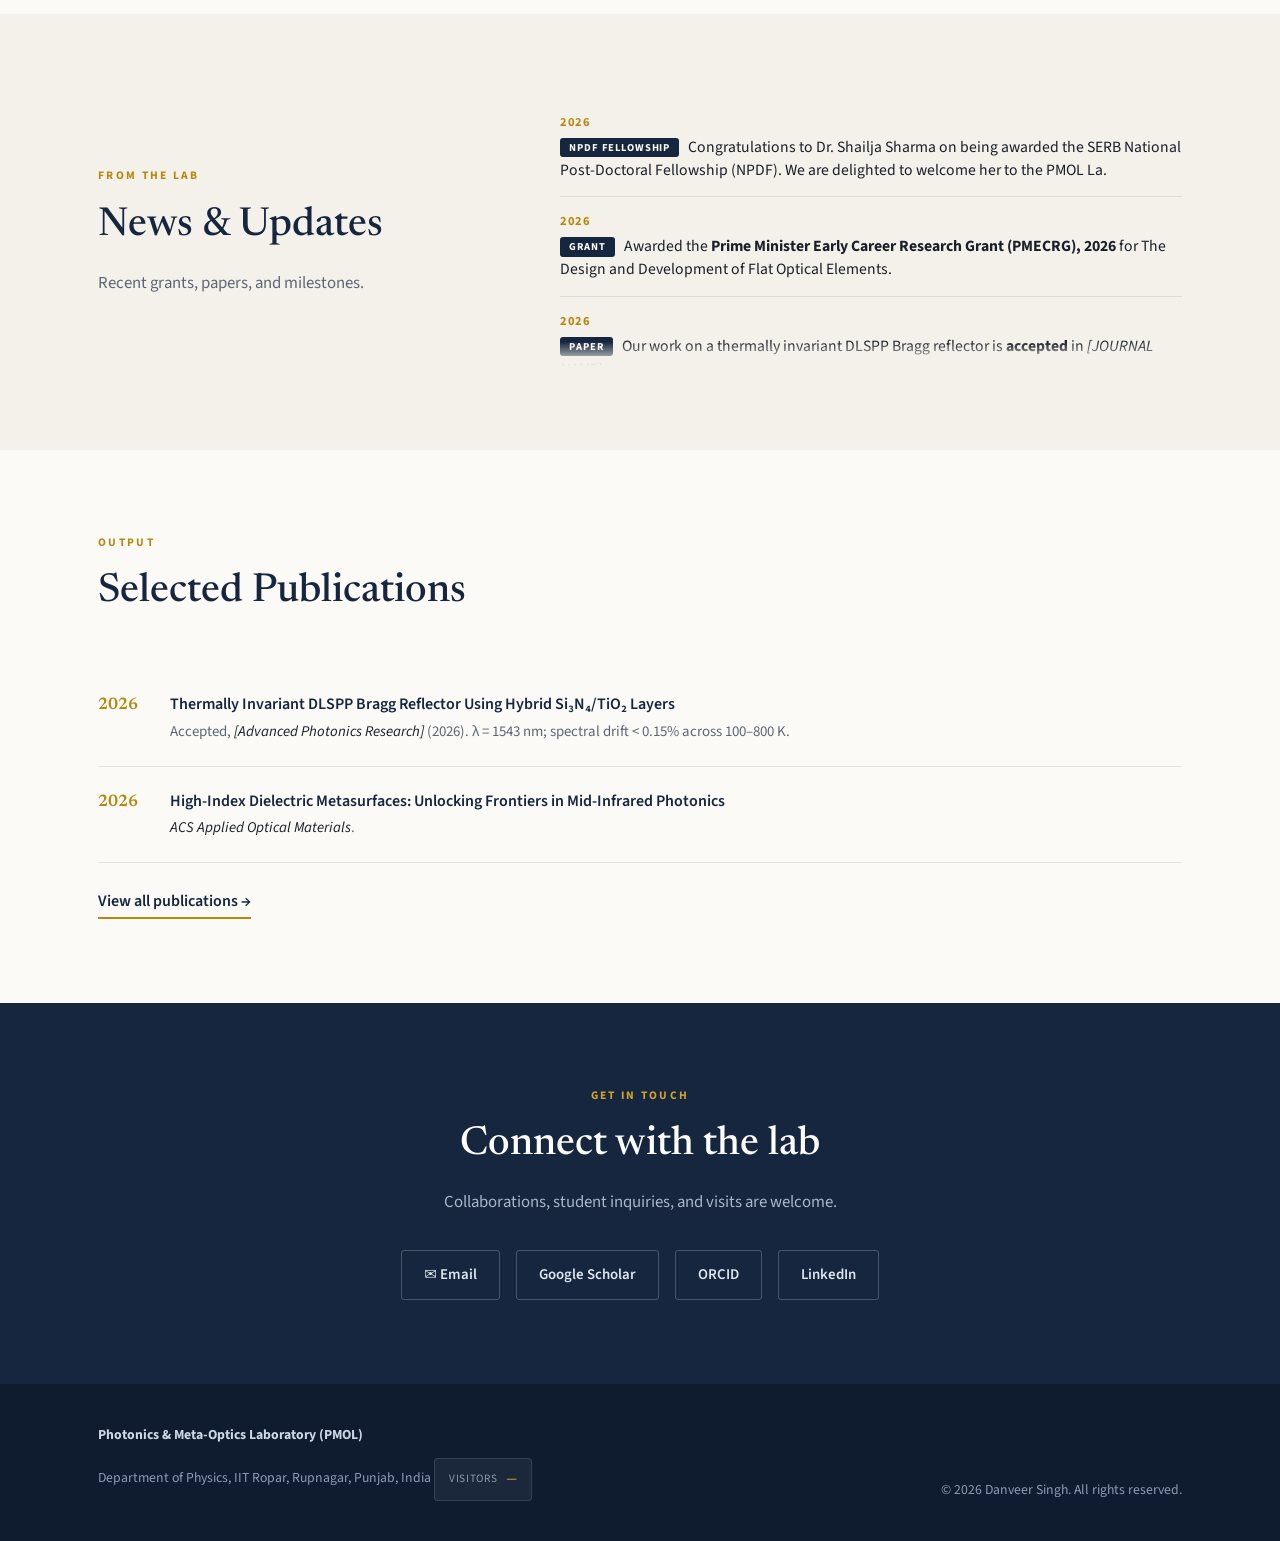
==== commit a40ee48e: "Revise NPDF Fellowship announcement for clarity Updated the announcement for Dr. Shailja Sharma's NP" ====
--- a/index.html
+++ b/index.html
@@ -222,7 +222,7 @@
         <!-- PRIMARY COPY -->
         <div class="pmol-news-item">
           <div class="pmol-news-date">2026</div>
-          <div class="pmol-news-text"><span class="pmol-news-tag">NPDF Fellowship</span>Congratulations Dr. Shailja Sharma for the Award of National Postdoctoral Fellowship and joining PMOL Lab.</div>
+          <div class="pmol-news-text"><span class="pmol-news-tag">NPDF Fellowship</span>Congratulations to Dr. Shailja Sharma on being awarded the SERB National Post-Doctoral Fellowship (NPDF). We are delighted to welcome her to the PMOL La.</div>
         </div>
         <div class="pmol-news-item">
           <div class="pmol-news-date">2026</div>
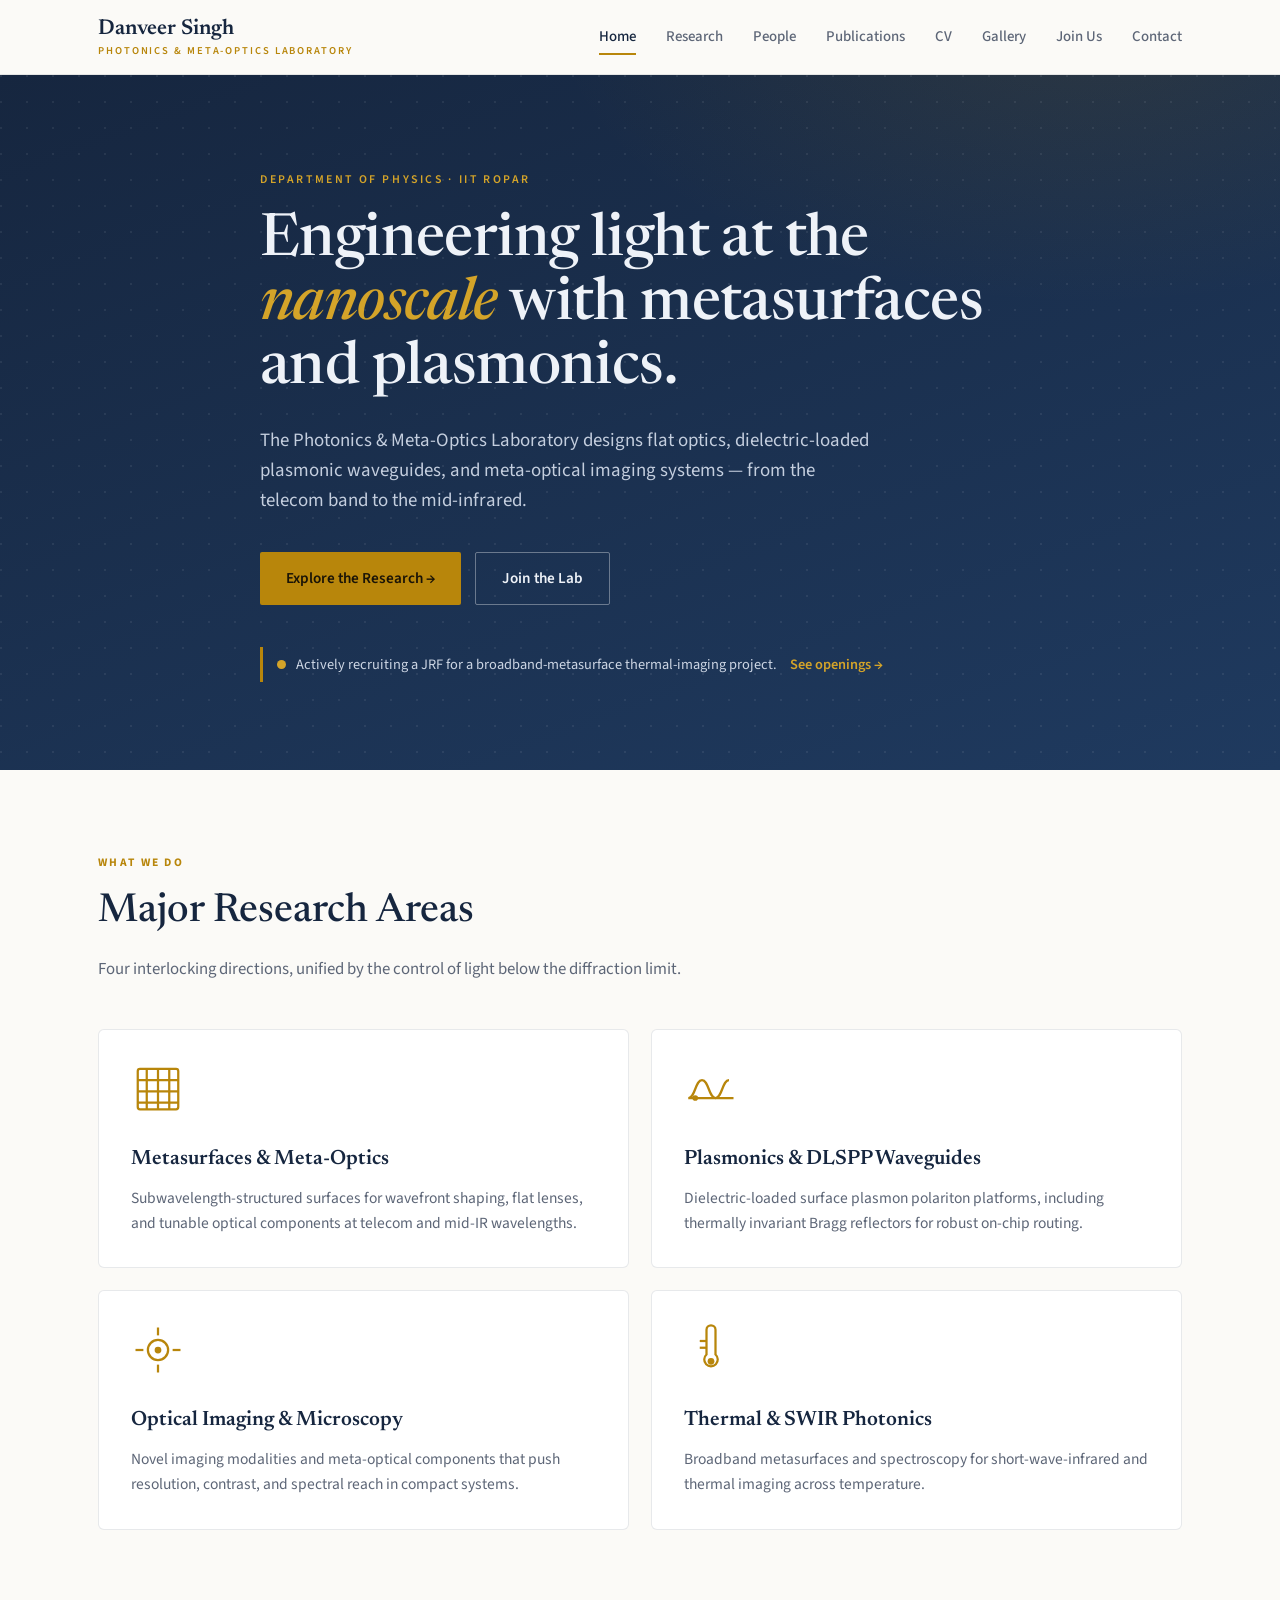
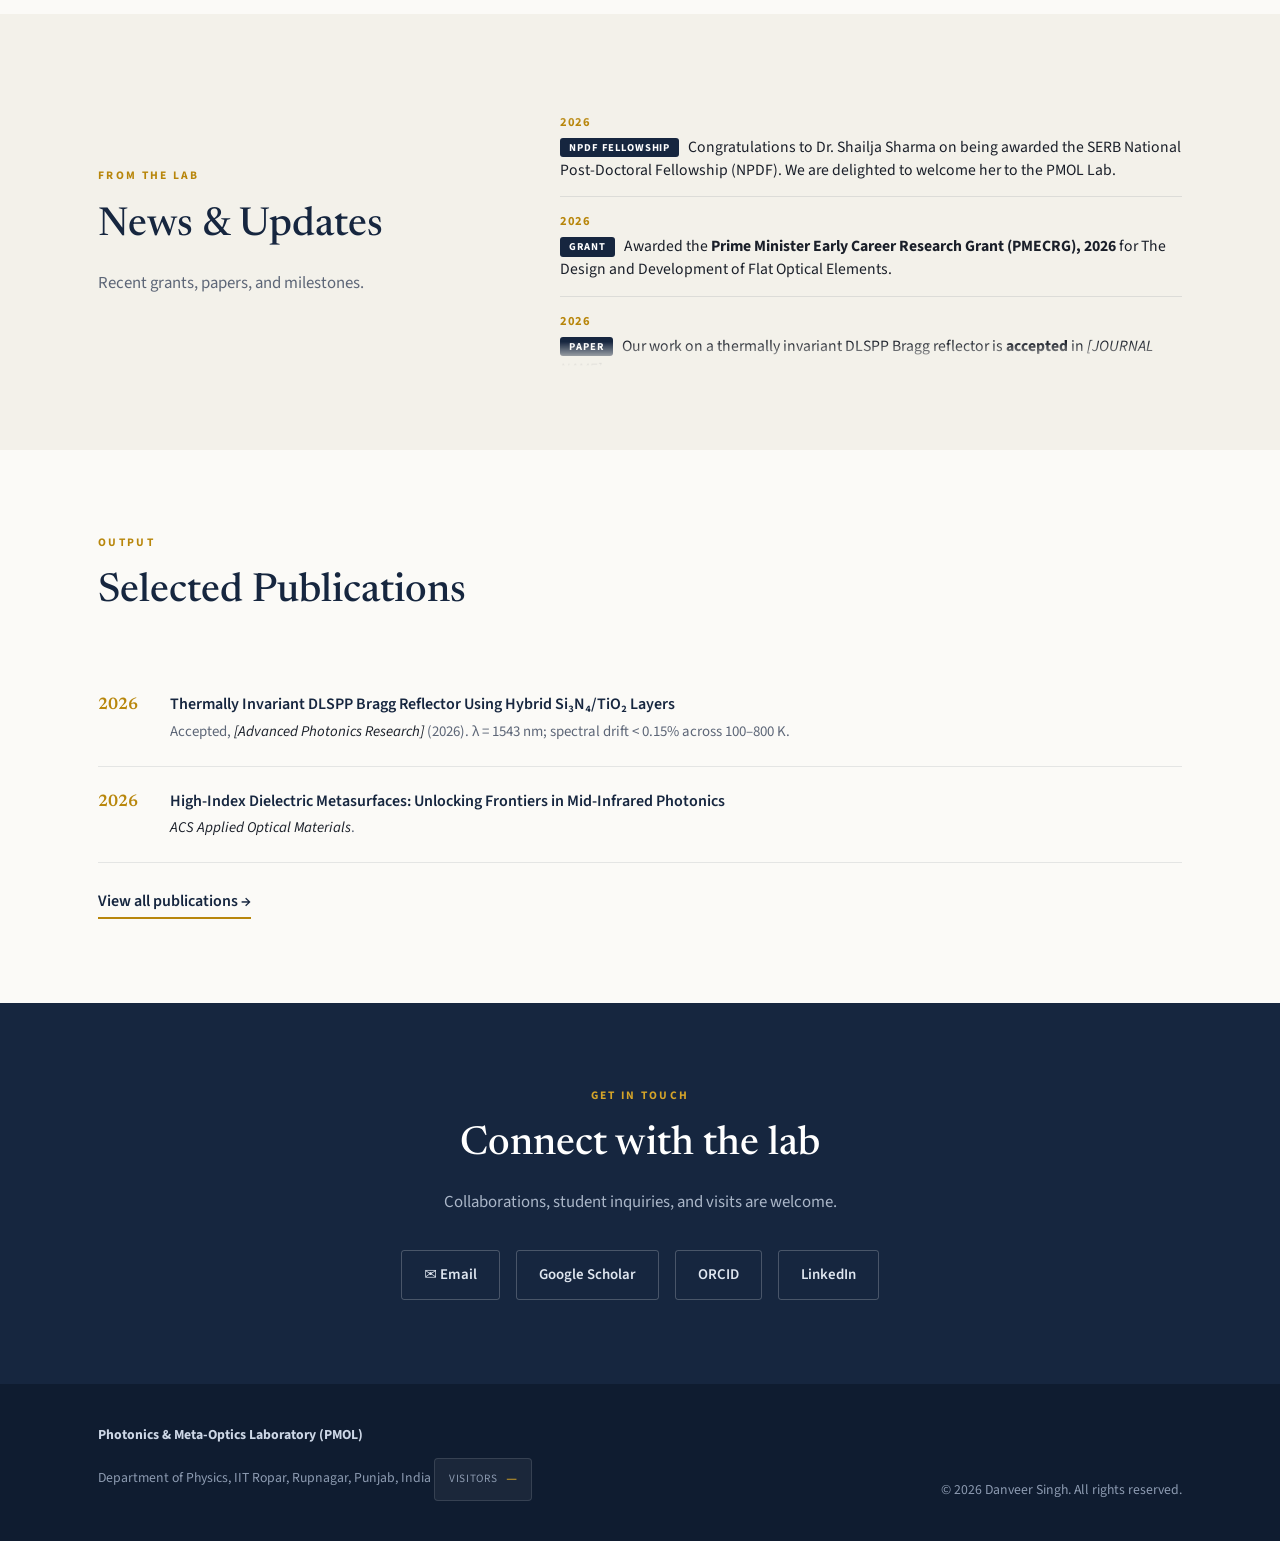
==== commit f29004d5: "Fix typo in NPDF Fellowship announcement" ====
--- a/index.html
+++ b/index.html
@@ -222,7 +222,7 @@
         <!-- PRIMARY COPY -->
         <div class="pmol-news-item">
           <div class="pmol-news-date">2026</div>
-          <div class="pmol-news-text"><span class="pmol-news-tag">NPDF Fellowship</span>Congratulations to Dr. Shailja Sharma on being awarded the SERB National Post-Doctoral Fellowship (NPDF). We are delighted to welcome her to the PMOL La.</div>
+          <div class="pmol-news-text"><span class="pmol-news-tag">NPDF Fellowship</span>Congratulations to Dr. Shailja Sharma on being awarded the SERB National Post-Doctoral Fellowship (NPDF). We are delighted to welcome her to the PMOL Lab.</div>
         </div>
         <div class="pmol-news-item">
           <div class="pmol-news-date">2026</div>
